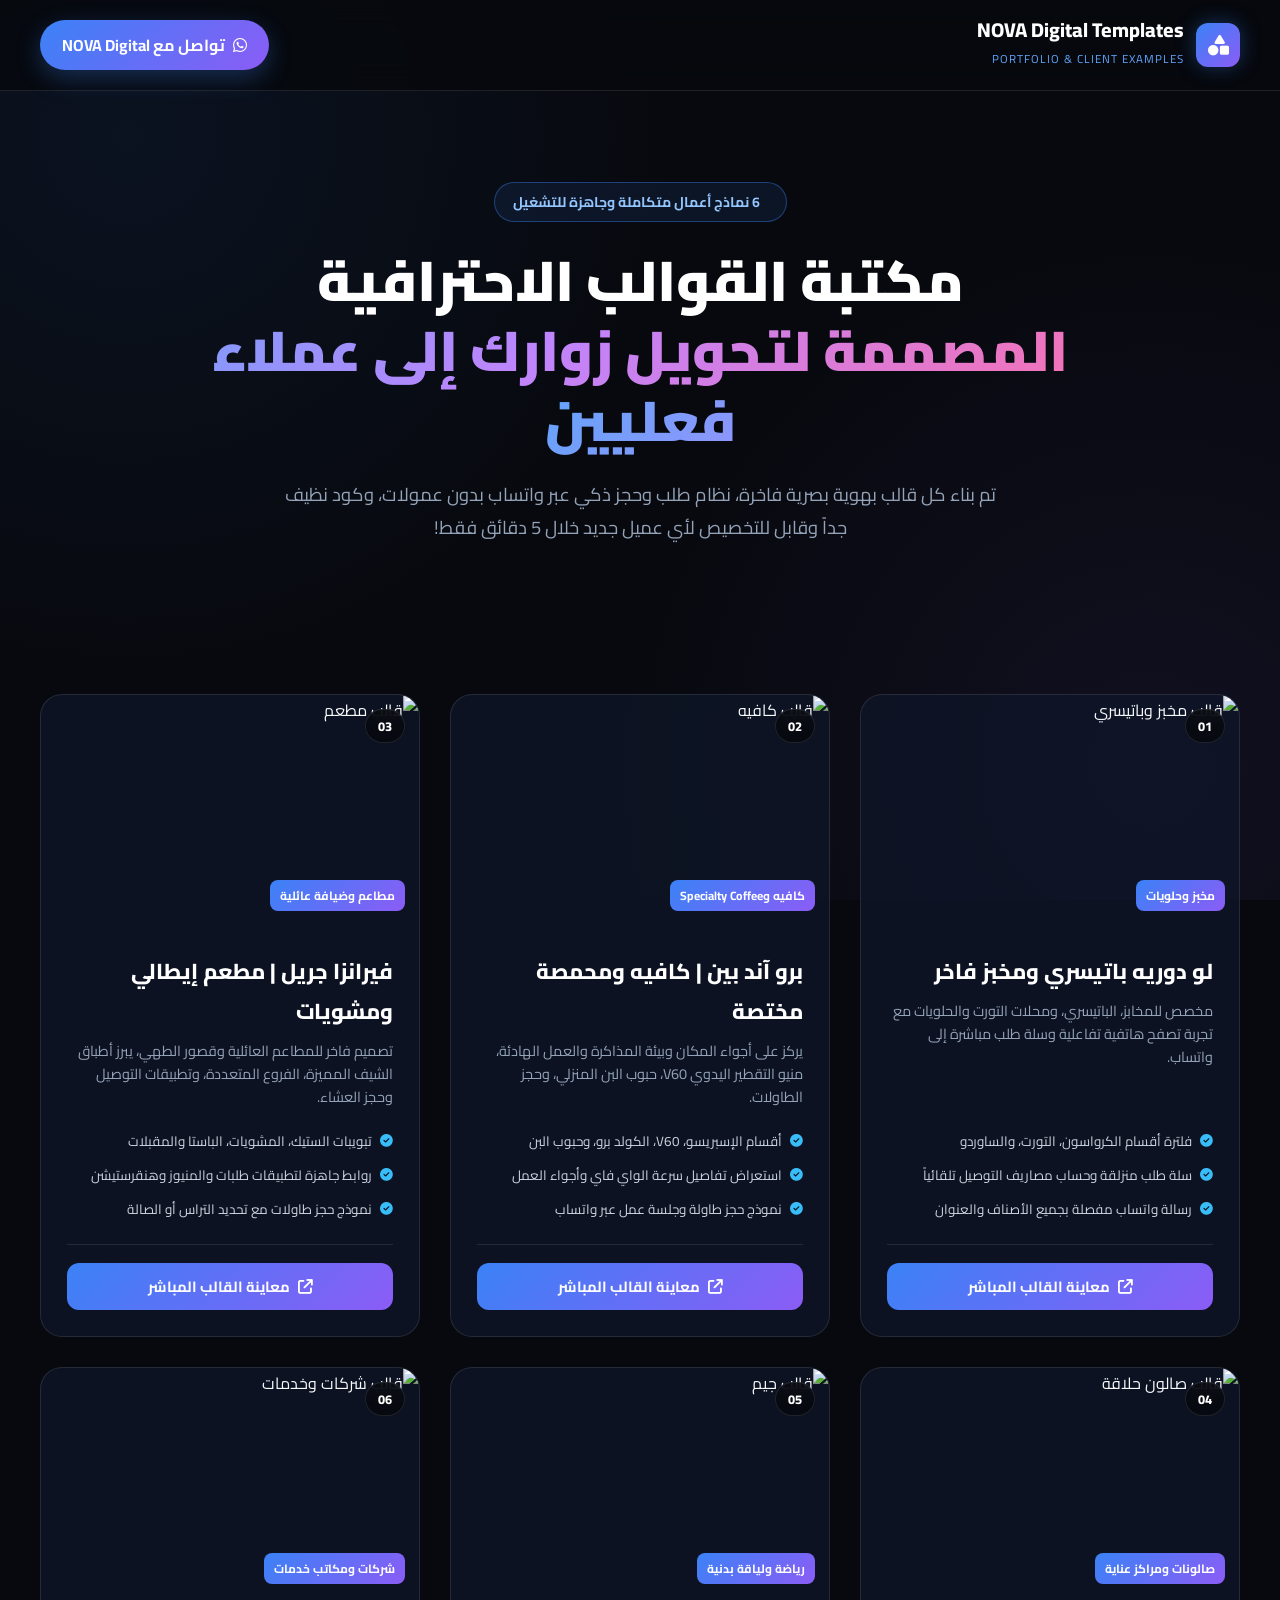
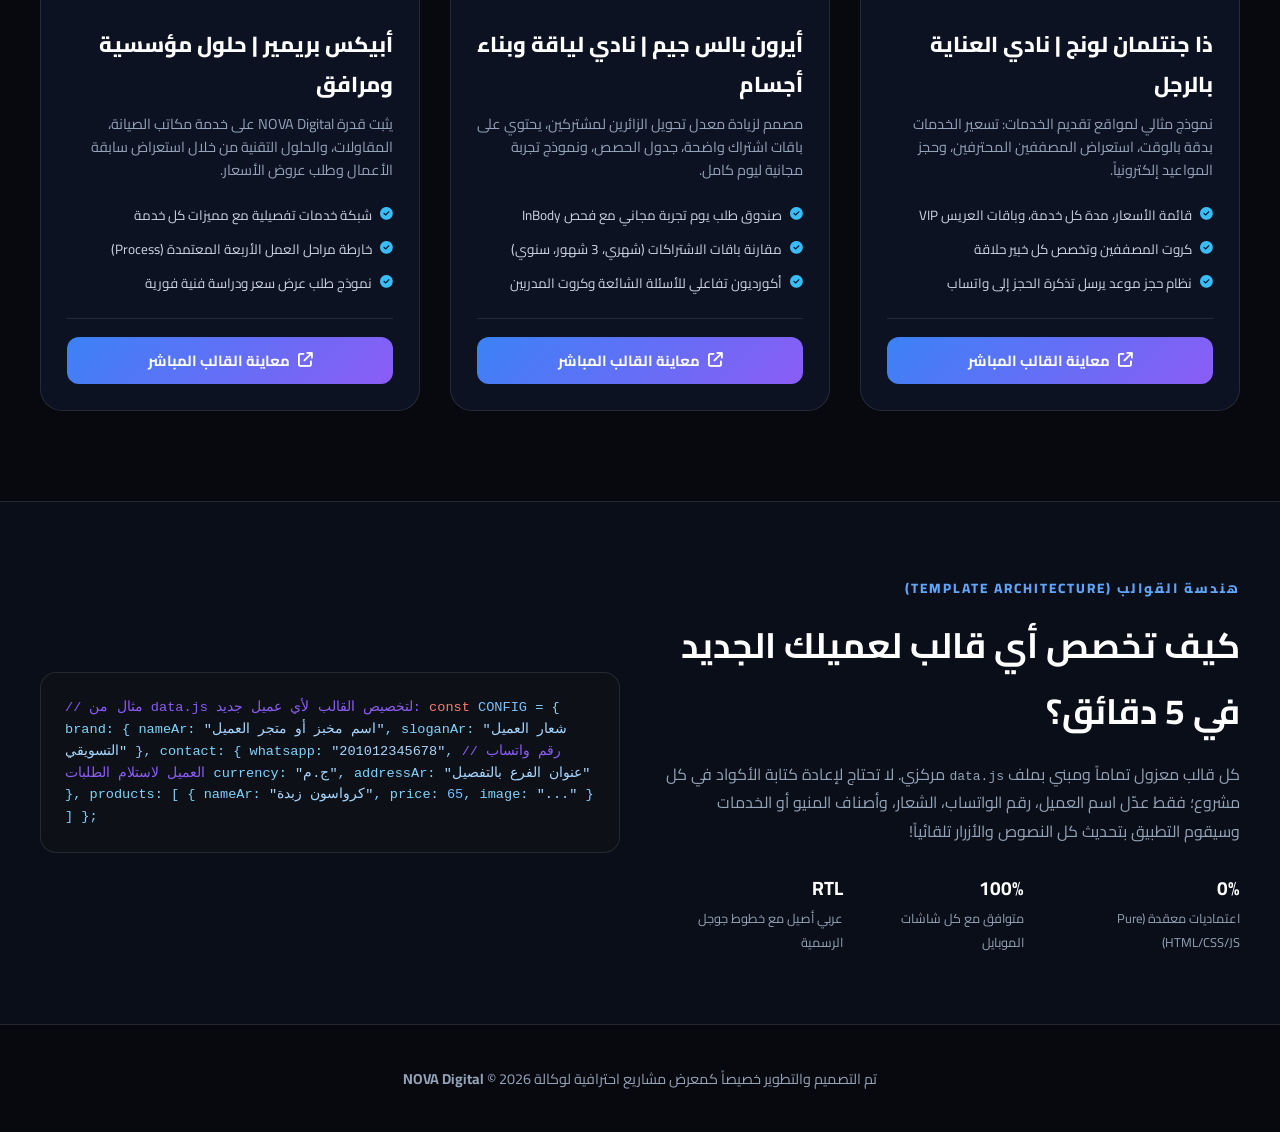
==== index.html @ 78a011ce "feat: complete suite of 6 client website templates with master showcase hub" ====
<!DOCTYPE html>
<html lang="ar" dir="rtl">
<head>
  <meta charset="UTF-8">
  <meta name="viewport" content="width=device-width, initial-scale=1.0">
  <title>NOVA Digital — منصة قوالب ونماذج المواقع الاحترافية</title>
  <meta name="description" content="مجموعة من 6 نماذج مواقع ويب جاهزة وعالية الأداء ومبنية بنظام قوالب سهل التخصيص لأشهر القطاعات التجارية.">
  
  <link rel="icon" href="data:image/svg+xml,<svg xmlns=%22http://www.w3.org/2000/svg%22 viewBox=%220%22%200%22%20100%22%20100%22><text y=%22.9em%22 font-size=%2290%22>✨</text></svg>">
  <link rel="preconnect" href="https://fonts.googleapis.com">
  <link rel="preconnect" href="https://fonts.gstatic.com" crossorigin>
  <link href="https://fonts.googleapis.com/css2?family=Cairo:wght@400;600;700;800;900&family=Plus+Jakarta+Sans:wght@600;800&display=swap" rel="stylesheet">
  <link rel="stylesheet" href="https://cdnjs.cloudflare.com/ajax/libs/font-awesome/6.5.1/css/all.min.css">
  
  <style>
    :root {
      --font-arabic: 'Cairo', system-ui, sans-serif;
      --bg-dark: #07090e;
      --bg-card: rgba(15, 23, 42, 0.7);
      --bg-card-hover: rgba(30, 41, 59, 0.9);
      --primary: #3b82f6;
      --primary-gradient: linear-gradient(135deg, #3b82f6, #8b5cf6);
      --accent-gold: #f59e0b;
      --text-main: #f8fafc;
      --text-muted: #94a3b8;
      --border-subtle: rgba(255, 255, 255, 0.1);
      --border-glow: rgba(59, 130, 246, 0.4);
      --radius-lg: 22px;
      --transition: all 0.3s cubic-bezier(0.16, 1, 0.3, 1);
    }
    
    * { margin: 0; padding: 0; box-sizing: border-box; }
    html { scroll-behavior: smooth; font-family: var(--font-arabic); background-color: var(--bg-dark); color: var(--text-main); direction: rtl; }
    body {
      background-image: 
        radial-gradient(circle at 10% 15%, rgba(59, 130, 246, 0.08) 0%, transparent 40%),
        radial-gradient(circle at 90% 85%, rgba(139, 92, 246, 0.08) 0%, transparent 40%);
      background-attachment: fixed;
    }
    .container { max-width: 1240px; margin: 0 auto; padding: 0 20px; }
    
    /* Header */
    .master-header {
      position: sticky; top: 0; z-index: 100;
      background: rgba(7, 9, 14, 0.85); backdrop-filter: blur(14px);
      border-bottom: 1px solid var(--border-subtle); padding: 18px 0;
    }
    .nav-inner { display: flex; justify-content: space-between; align-items: center; }
    .nova-brand { display: flex; align-items: center; gap: 12px; text-decoration: none; }
    .nova-logo {
      width: 44px; height: 44px; border-radius: 12px;
      background: var(--primary-gradient); color: #fff;
      display: flex; align-items: center; justify-content: center; font-size: 1.3rem;
      box-shadow: 0 0 20px rgba(59, 130, 246, 0.35);
    }
    .nova-title h1 { font-size: 1.25rem; color: #fff; font-weight: 800; line-height: 1.2; }
    .nova-title span { font-size: 0.72rem; color: #60a5fa; letter-spacing: 1px; }

    .btn-main {
      display: inline-flex; align-items: center; gap: 8px;
      background: var(--primary-gradient); color: #fff; font-weight: 700;
      padding: 10px 22px; border-radius: 999px; text-decoration: none;
      box-shadow: 0 8px 25px rgba(59, 130, 246, 0.3); transition: var(--transition);
    }
    .btn-main:hover { transform: translateY(-2px); box-shadow: 0 12px 30px rgba(139, 92, 246, 0.4); }

    /* Hero */
    .master-hero { padding: 90px 0 60px; text-align: center; }
    .hero-pill {
      display: inline-flex; align-items: center; gap: 8px;
      background: rgba(59, 130, 246, 0.1); border: 1px solid var(--border-glow);
      color: #93c5fd; padding: 6px 18px; border-radius: 999px; font-size: 0.88rem; font-weight: 700; margin-bottom: 24px;
    }
    .master-hero h2 {
      font-size: 3.5rem; font-weight: 900; line-height: 1.25; color: #fff; margin-bottom: 22px;
      max-width: 900px; margin-left: auto; margin-right: auto;
    }
    .master-hero h2 span {
      background: linear-gradient(135deg, #60a5fa, #c084fc, #f472b6);
      -webkit-background-clip: text; -webkit-text-fill-color: transparent;
    }
    .master-hero p {
      font-size: 1.15rem; color: var(--text-muted); line-height: 1.8;
      max-width: 720px; margin: 0 auto 40px;
    }

    /* Template Cards Grid */
    .templates-sec { padding: 50px 0 90px; }
    .templates-grid { display: grid; grid-template-columns: repeat(3, 1fr); gap: 30px; }

    .template-card {
      background: var(--bg-card); border: 1px solid var(--border-subtle);
      border-radius: var(--radius-lg); overflow: hidden; display: flex; flex-direction: column;
      transition: var(--transition); position: relative;
    }
    .template-card:hover {
      transform: translateY(-8px); border-color: var(--border-glow);
      box-shadow: 0 20px 40px rgba(0, 0, 0, 0.6); background: var(--bg-card-hover);
    }

    .card-thumb { height: 230px; position: relative; overflow: hidden; }
    .card-thumb img { width: 100%; height: 100%; object-fit: cover; transition: transform 0.6s ease; }
    .template-card:hover .card-thumb img { transform: scale(1.08); }

    .template-number {
      position: absolute; top: 14px; right: 14px;
      background: rgba(7, 9, 14, 0.85); backdrop-filter: blur(8px);
      border: 1px solid var(--border-subtle); color: #fff; font-size: 0.8rem;
      font-weight: 800; padding: 4px 12px; border-radius: 999px;
    }

    .industry-badge {
      position: absolute; bottom: 14px; right: 14px;
      background: var(--primary-gradient); color: #fff; font-size: 0.75rem;
      font-weight: 700; padding: 4px 10px; border-radius: 8px;
    }

    .card-body { padding: 26px; display: flex; flex-direction: column; flex-grow: 1; }
    .card-body h3 { font-size: 1.35rem; color: #fff; font-weight: 800; margin-bottom: 8px; }
    .card-body p { font-size: 0.9rem; color: var(--text-muted); line-height: 1.6; margin-bottom: 20px; flex-grow: 1; }

    .features-list { list-style: none; margin-bottom: 22px; display: flex; flex-direction: column; gap: 8px; }
    .features-list li { font-size: 0.84rem; color: #cbd5e1; display: flex; align-items: center; gap: 8px; }
    .features-list i { color: #38bdf8; font-size: 0.8rem; }

    .card-actions {
      display: flex; gap: 10px; border-top: 1px solid var(--border-subtle);
      padding-top: 18px; margin-top: auto;
    }
    .btn-view-live {
      flex: 1; display: inline-flex; align-items: center; justify-content: center; gap: 8px;
      background: var(--primary-gradient); color: #fff; font-weight: 700; font-size: 0.92rem;
      padding: 10px 16px; border-radius: 12px; text-decoration: none; transition: var(--transition);
    }
    .btn-view-live:hover { opacity: 0.9; transform: translateY(-2px); }

    /* Template Architecture Section */
    .arch-sec {
      padding: 70px 0; background: rgba(15, 23, 42, 0.4);
      border-top: 1px solid var(--border-subtle); border-bottom: 1px solid var(--border-subtle);
    }
    .arch-grid { display: grid; grid-template-columns: 1fr 1fr; gap: 40px; align-items: center; }
    .code-box {
      background: #0d1117; border: 1px solid var(--border-subtle);
      border-radius: 16px; padding: 24px; font-family: monospace; font-size: 0.85rem;
      color: #7dd3fc; line-height: 1.6; direction: ltr; text-align: left;
    }

    /* Footer */
    .master-footer { padding: 40px 0; text-align: center; color: var(--text-muted); font-size: 0.9rem; }
    .master-footer a { color: #60a5fa; text-decoration: none; }

    @media (max-width: 1024px) {
      .templates-grid { grid-template-columns: repeat(2, 1fr); }
      .arch-grid { grid-template-columns: 1fr; }
    }
    @media (max-width: 768px) {
      .master-hero h2 { font-size: 2.4rem; }
      .templates-grid { grid-template-columns: 1fr; }
    }
  </style>
</head>
<body>

  <!-- هيدر منصة العرض -->
  <header class="master-header">
    <div class="container nav-inner">
      <a href="index.html" class="nova-brand">
        <div class="nova-logo"><i class="fa-solid fa-shapes"></i></div>
        <div class="nova-title">
          <h1>NOVA Digital Templates</h1>
          <span>PORTFOLIO & CLIENT EXAMPLES</span>
        </div>
      </a>

      <div style="display: flex; gap: 12px; align-items: center;">
        <a href="https://wa.me/201146945584?text=مرحباً%20أود%20الاستفسار%20عن%20بناء%20موقع%20من%20قوالب%20NOVA%20Digital" target="_blank" class="btn-main">
          <i class="fa-brands fa-whatsapp"></i> تواصل مع NOVA Digital
        </a>
      </div>
    </div>
  </header>

  <!-- هيرو المنصة -->
  <section class="master-hero">
    <div class="container">
      <div class="hero-pill">
        <i class="fa-solid fa-sparkles"></i> 6 نماذج أعمال متكاملة وجاهزة للتشغيل
      </div>
      <h2>
        مكتبة القوالب الاحترافية <br>
        <span>المصممة لتحويل زوارك إلى عملاء فعليين</span>
      </h2>
      <p>
        تم بناء كل قالب بهوية بصرية فاخرة، نظام طلب وحجز ذكي عبر واتساب بدون عمولات، وكود نظيف جداً وقابل للتخصيص لأي عميل جديد خلال 5 دقائق فقط!
      </p>
    </div>
  </section>

  <!-- شبكة الـ 6 قوالب -->
  <section class="templates-sec">
    <div class="container">
      <div class="templates-grid">

        <!-- قالب 1: مخبز وباتيسري -->
        <div class="template-card">
          <div class="card-thumb">
            <img src="https://images.unsplash.com/photo-1555507036-ab1f4038808a?auto=format&fit=crop&w=700&q=80" alt="قالب مخبز وباتيسري">
            <span class="template-number">01</span>
            <span class="industry-badge">مخبز وحلويات</span>
          </div>
          <div class="card-body">
            <h3>لو دوريه باتيسري ومخبز فاخر</h3>
            <p>مخصص للمخابز، الباتيسري، ومحلات التورت والحلويات مع تجربة تصفح هاتفية تفاعلية وسلة طلب مباشرة إلى واتساب.</p>
            <ul class="features-list">
              <li><i class="fa-solid fa-circle-check"></i> فلترة أقسام الكرواسون، التورت، والساوردو</li>
              <li><i class="fa-solid fa-circle-check"></i> سلة طلب منزلقة وحساب مصاريف التوصيل تلقائياً</li>
              <li><i class="fa-solid fa-circle-check"></i> رسالة واتساب مفصلة بجميع الأصناف والعنوان</li>
            </ul>
            <div class="card-actions">
              <a href="01-bakery-patisserie/index.html" class="btn-view-live">
                <i class="fa-solid fa-arrow-up-right-from-square"></i> معاينة القالب المباشر
              </a>
            </div>
          </div>
        </div>

        <!-- قالب 2: كافيه وقهوة مختصة -->
        <div class="template-card">
          <div class="card-thumb">
            <img src="https://images.unsplash.com/photo-1501339847302-ac426a4a7cbb?auto=format&fit=crop&w=700&q=80" alt="قالب كافيه">
            <span class="template-number">02</span>
            <span class="industry-badge">كافيه وSpecialty Coffee</span>
          </div>
          <div class="card-body">
            <h3>برو آند بين | كافيه ومحمصة مختصة</h3>
            <p>يركز على أجواء المكان وبيئة المذاكرة والعمل الهادئة، منيو التقطير اليدوي V60، حبوب البن المنزلي، وحجز الطاولات.</p>
            <ul class="features-list">
              <li><i class="fa-solid fa-circle-check"></i> أقسام الإسبريسو، V60، الكولد برو، وحبوب البن</li>
              <li><i class="fa-solid fa-circle-check"></i> استعراض تفاصيل سرعة الواي فاي وأجواء العمل</li>
              <li><i class="fa-solid fa-circle-check"></i> نموذج حجز طاولة وجلسة عمل عبر واتساب</li>
            </ul>
            <div class="card-actions">
              <a href="02-cafe-specialty-coffee/index.html" class="btn-view-live">
                <i class="fa-solid fa-arrow-up-right-from-square"></i> معاينة القالب المباشر
              </a>
            </div>
          </div>
        </div>

        <!-- قالب 3: مطعم ومشويات -->
        <div class="template-card">
          <div class="card-thumb">
            <img src="https://images.unsplash.com/photo-1544025162-d76694265947?auto=format&fit=crop&w=700&q=80" alt="قالب مطعم">
            <span class="template-number">03</span>
            <span class="industry-badge">مطاعم وضيافة عائلية</span>
          </div>
          <div class="card-body">
            <h3>فيرانزا جريل | مطعم إيطالي ومشويات</h3>
            <p>تصميم فاخر للمطاعم العائلية وقصور الطهي، يبرز أطباق الشيف المميزة، الفروع المتعددة، وتطبيقات التوصيل وحجز العشاء.</p>
            <ul class="features-list">
              <li><i class="fa-solid fa-circle-check"></i> تبويبات الستيك، المشويات، الباستا والمقبلات</li>
              <li><i class="fa-solid fa-circle-check"></i> روابط جاهزة لتطبيقات طلبات والمنيوز وهنقرستيشن</li>
              <li><i class="fa-solid fa-circle-check"></i> نموذج حجز طاولات مع تحديد التراس أو الصالة</li>
            </ul>
            <div class="card-actions">
              <a href="03-restaurant-dining/index.html" class="btn-view-live">
                <i class="fa-solid fa-arrow-up-right-from-square"></i> معاينة القالب المباشر
              </a>
            </div>
          </div>
        </div>

        <!-- قالب 4: صالون حلاقة ورعاية شخصية -->
        <div class="template-card">
          <div class="card-thumb">
            <img src="https://images.unsplash.com/photo-1503951914875-452162b0f3f1?auto=format&fit=crop&w=700&q=80" alt="قالب صالون حلاقة">
            <span class="template-number">04</span>
            <span class="industry-badge">صالونات ومراكز عناية</span>
          </div>
          <div class="card-body">
            <h3>ذا جنتلمان لونج | نادي العناية بالرجل</h3>
            <p>نموذج مثالي لمواقع تقديم الخدمات: تسعير الخدمات بدقة بالوقت، استعراض المصففين المحترفين، وحجز المواعيد إلكترونياً.</p>
            <ul class="features-list">
              <li><i class="fa-solid fa-circle-check"></i> قائمة الأسعار، مدة كل خدمة، وباقات العريس VIP</li>
              <li><i class="fa-solid fa-circle-check"></i> كروت المصففين وتخصص كل خبير حلاقة</li>
              <li><i class="fa-solid fa-circle-check"></i> نظام حجز موعد يرسل تذكرة الحجز إلى واتساب</li>
            </ul>
            <div class="card-actions">
              <a href="04-barbershop-salon/index.html" class="btn-view-live">
                <i class="fa-solid fa-arrow-up-right-from-square"></i> معاينة القالب المباشر
              </a>
            </div>
          </div>
        </div>

        <!-- قالب 5: جيم ونادي لياقة -->
        <div class="template-card">
          <div class="card-thumb">
            <img src="https://images.unsplash.com/photo-1534438327276-14e5300c3a48?auto=format&fit=crop&w=700&q=80" alt="قالب جيم">
            <span class="template-number">05</span>
            <span class="industry-badge">رياضة ولياقة بدنية</span>
          </div>
          <div class="card-body">
            <h3>أيرون بالس جيم | نادي لياقة وبناء أجسام</h3>
            <p>مصمم لزيادة معدل تحويل الزائرين لمشتركين، يحتوي على باقات اشتراك واضحة، جدول الحصص، ونموذج تجربة مجانية ليوم كامل.</p>
            <ul class="features-list">
              <li><i class="fa-solid fa-circle-check"></i> صندوق طلب يوم تجربة مجاني مع فحص InBody</li>
              <li><i class="fa-solid fa-circle-check"></i> مقارنة باقات الاشتراكات (شهري، 3 شهور، سنوي)</li>
              <li><i class="fa-solid fa-circle-check"></i> أكورديون تفاعلي للأسئلة الشائعة وكروت المدربين</li>
            </ul>
            <div class="card-actions">
              <a href="05-fitness-gym/index.html" class="btn-view-live">
                <i class="fa-solid fa-arrow-up-right-from-square"></i> معاينة القالب المباشر
              </a>
            </div>
          </div>
        </div>

        <!-- قالب 6: شركات وخدمات مؤسسية -->
        <div class="template-card">
          <div class="card-thumb">
            <img src="https://images.unsplash.com/photo-1497366216548-37526070297c?auto=format&fit=crop&w=700&q=80" alt="قالب شركات وخدمات">
            <span class="template-number">06</span>
            <span class="industry-badge">شركات ومكاتب خدمات</span>
          </div>
          <div class="card-body">
            <h3>أبيكس بريمير | حلول مؤسسية ومرافق</h3>
            <p>يثبت قدرة NOVA Digital على خدمة مكاتب الصيانة، المقاولات، والحلول التقنية من خلال استعراض سابقة الأعمال وطلب عروض الأسعار.</p>
            <ul class="features-list">
              <li><i class="fa-solid fa-circle-check"></i> شبكة خدمات تفصيلية مع مميزات كل خدمة</li>
              <li><i class="fa-solid fa-circle-check"></i> خارطة مراحل العمل الأربعة المعتمدة (Process)</li>
              <li><i class="fa-solid fa-circle-check"></i> نموذج طلب عرض سعر ودراسة فنية فورية</li>
            </ul>
            <div class="card-actions">
              <a href="06-small-business-services/index.html" class="btn-view-live">
                <i class="fa-solid fa-arrow-up-right-from-square"></i> معاينة القالب المباشر
              </a>
            </div>
          </div>
        </div>

      </div>
    </div>
  </section>

  <!-- قسم هيكلية القوالب وسهولة التخصيص للمطورين والوكالة -->
  <section class="arch-sec">
    <div class="container arch-grid">
      <div>
        <span style="color: #60a5fa; font-weight: 800; font-size: 0.85rem; letter-spacing: 2px;">هندسة القوالب (TEMPLATE ARCHITECTURE)</span>
        <h2 style="font-size: 2.2rem; color: #fff; margin: 10px 0 16px;">كيف تخصص أي قالب لعميلك الجديد في 5 دقائق؟</h2>
        <p style="color: var(--text-muted); line-height: 1.8; margin-bottom: 24px;">
          كل قالب معزول تماماً ومبني بملف <code>data.js</code> مركزي. لا تحتاج لإعادة كتابة الأكواد في كل مشروع؛ فقط عدّل اسم العميل، رقم الواتساب، الشعار، وأصناف المنيو أو الخدمات وسيقوم التطبيق بتحديث كل النصوص والأزرار تلقائياً!
        </p>
        <div style="display: flex; gap: 20px;">
          <div><strong style="color: #fff; font-size: 1.2rem;">0%</strong><p style="color: var(--text-muted); font-size: 0.8rem;">اعتماديات معقدة (Pure HTML/CSS/JS)</p></div>
          <div><strong style="color: #fff; font-size: 1.2rem;">100%</strong><p style="color: var(--text-muted); font-size: 0.8rem;">متوافق مع كل شاشات الموبايل</p></div>
          <div><strong style="color: #fff; font-size: 1.2rem;">RTL</strong><p style="color: var(--text-muted); font-size: 0.8rem;">عربي أصيل مع خطوط جوجل الرسمية</p></div>
        </div>
      </div>

      <div class="code-box">
<span style="color: #8b5cf6;">// مثال من data.js لتخصيص القالب لأي عميل جديد:</span>
<span style="color: #ff7b72;">const</span> <span style="color: #79c0ff;">CONFIG</span> = {
  brand: {
    nameAr: <span style="color: #a5d6ff;">"اسم مخبز أو متجر العميل"</span>,
    sloganAr: <span style="color: #a5d6ff;">"شعار العميل التسويقي"</span>
  },
  contact: {
    whatsapp: <span style="color: #a5d6ff;">"201012345678"</span>, <span style="color: #8b5cf6;">// رقم واتساب العميل لاستلام الطلبات</span>
    currency: <span style="color: #a5d6ff;">"ج.م"</span>,
    addressAr: <span style="color: #a5d6ff;">"عنوان الفرع بالتفصيل"</span>
  },
  products: [
    { nameAr: <span style="color: #a5d6ff;">"كرواسون زبدة"</span>, price: <span style="color: #79c0ff;">65</span>, image: <span style="color: #a5d6ff;">"..."</span> }
  ]
};
      </div>
    </div>
  </section>

  <!-- فوتر المنصة -->
  <footer class="master-footer">
    <div class="container">
      <p>تم التصميم والتطوير خصيصاً كمعرض مشاريع احترافية لوكالة <strong>NOVA Digital</strong> &copy; 2026</p>
    </div>
  </footer>

</body>
</html>
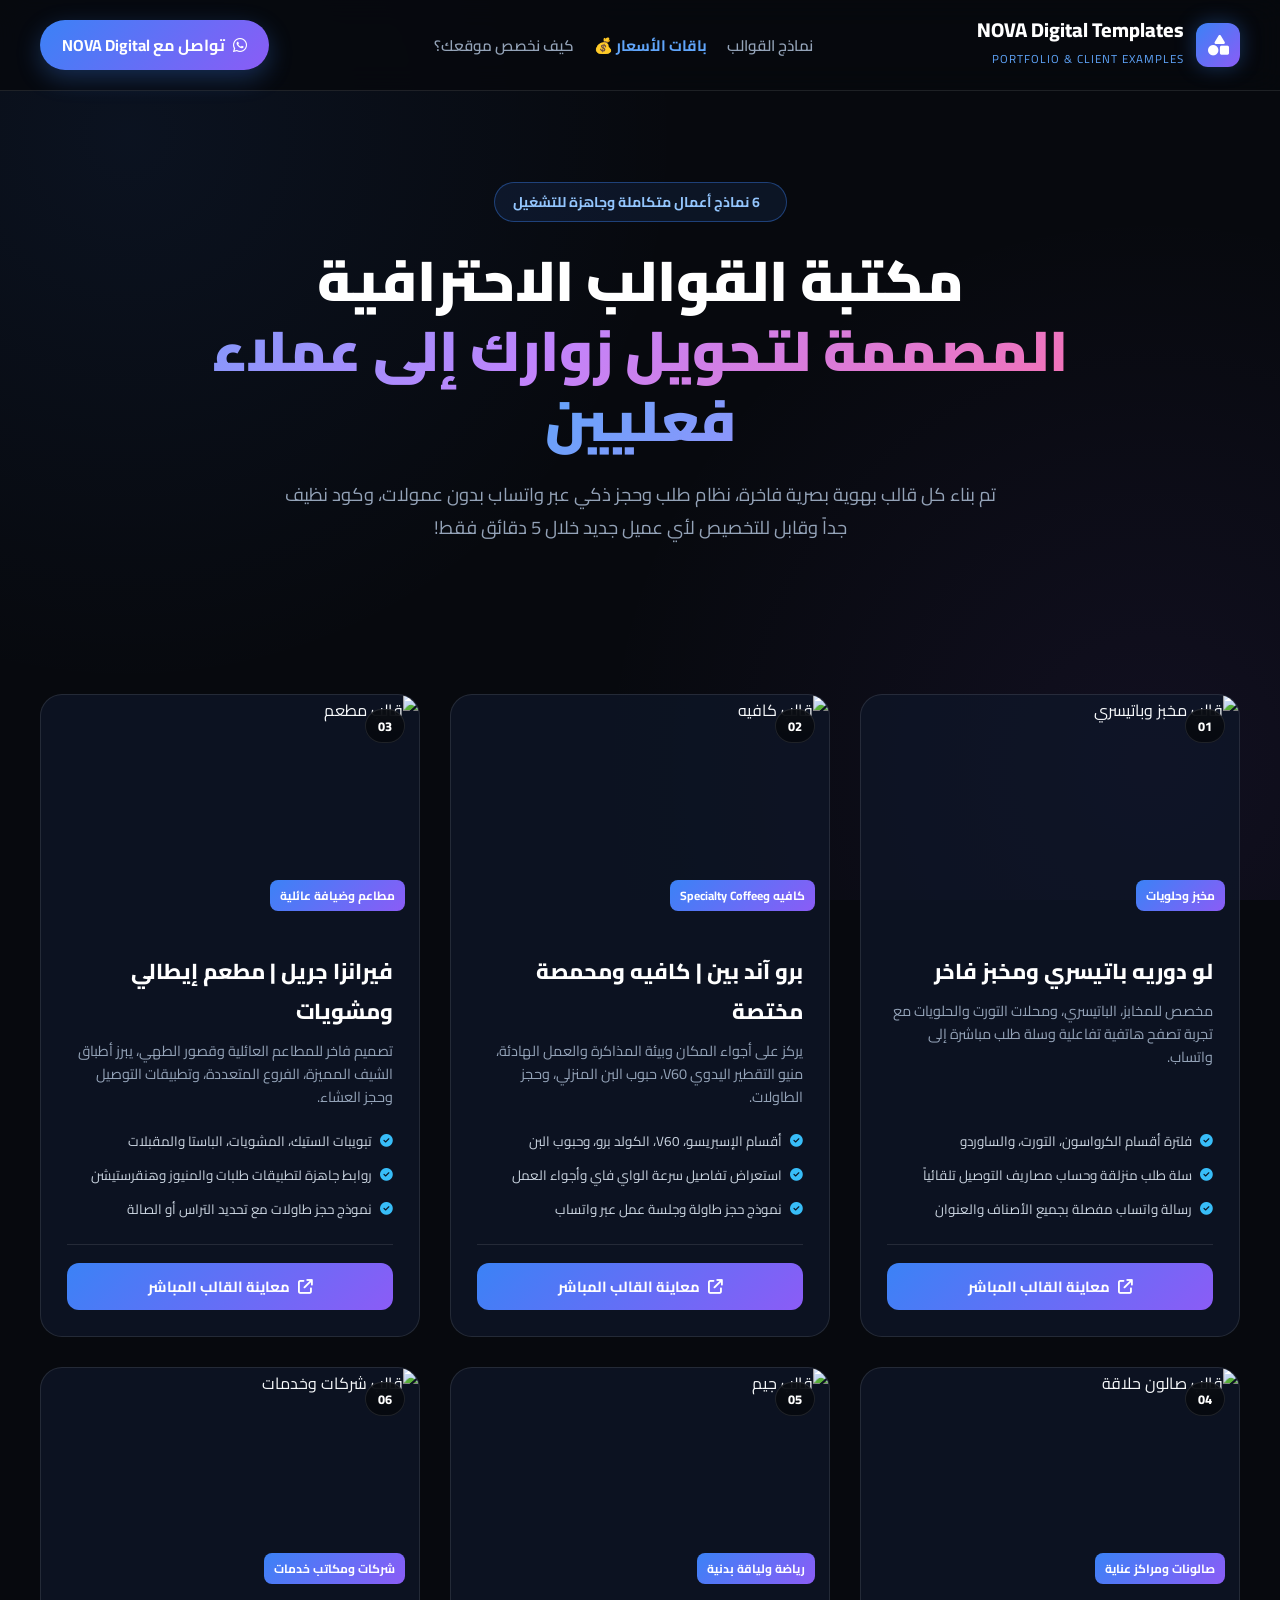
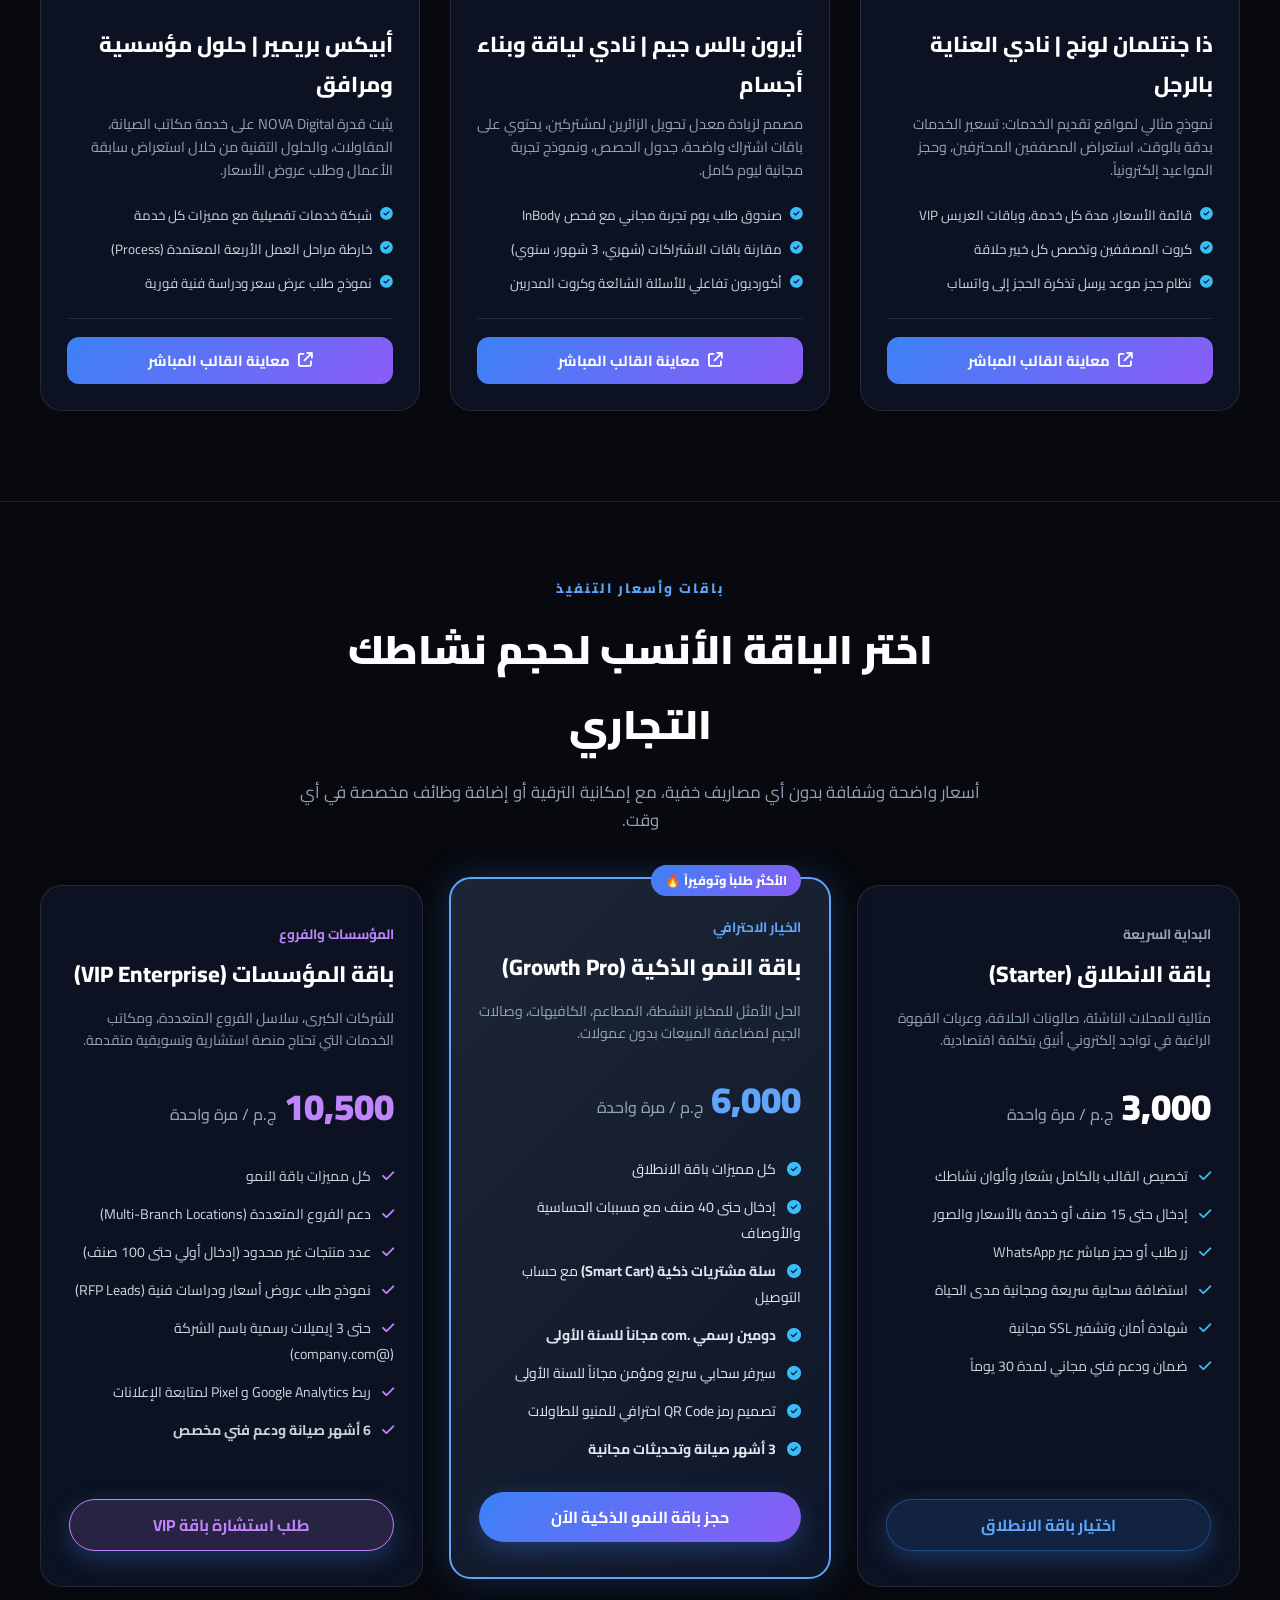
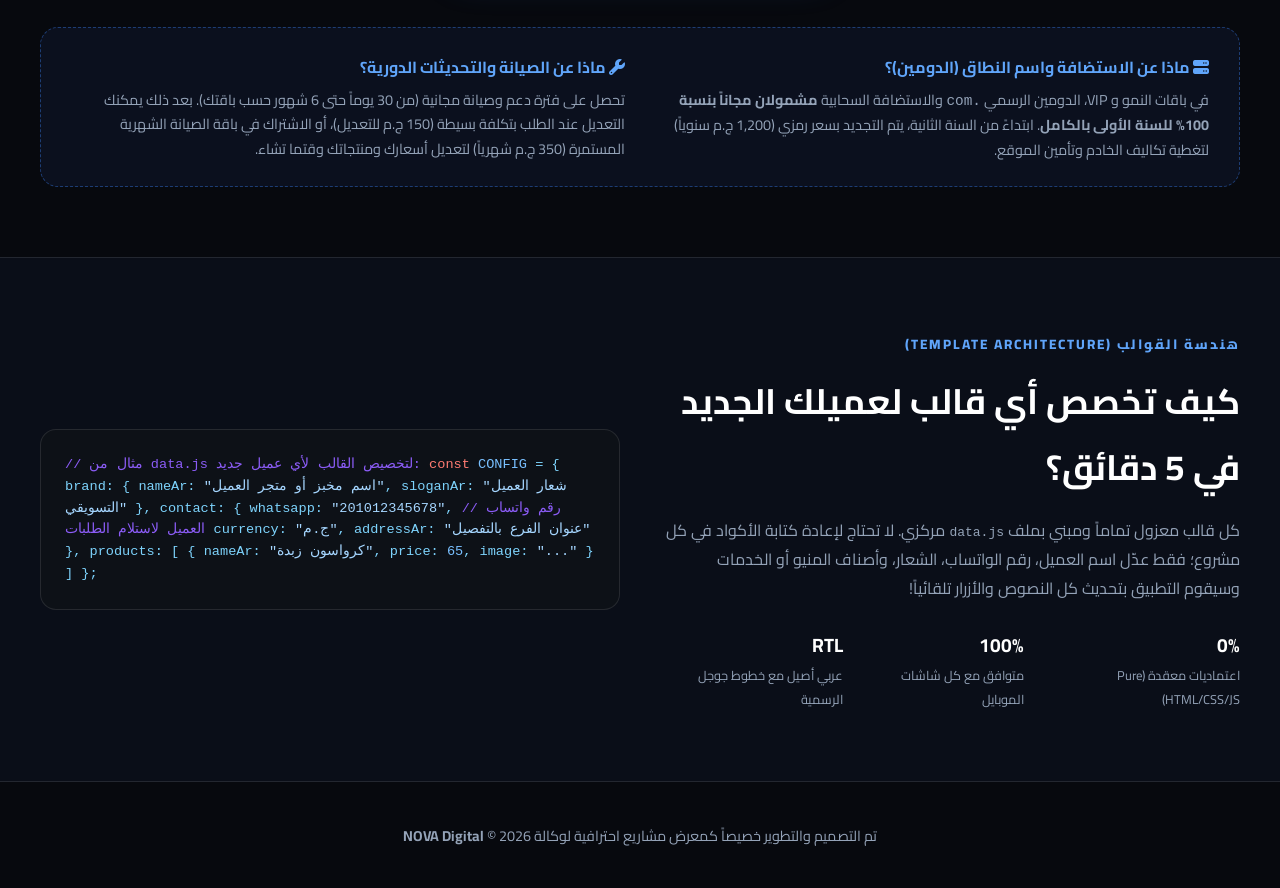
==== commit 21afbabb: "feat: add 3 pricing packages, sales guide and link official WhatsApp across all templates" ====
--- a/index.html
+++ b/index.html
@@ -153,6 +153,10 @@
     @media (max-width: 1024px) {
       .templates-grid { grid-template-columns: repeat(2, 1fr); }
       .arch-grid { grid-template-columns: 1fr; }
+      .packages-grid { grid-template-columns: 1fr !important; }
+    }
+    @media (max-width: 820px) {
+      .hide-mobile { display: none !important; }
     }
     @media (max-width: 768px) {
       .master-hero h2 { font-size: 2.4rem; }
@@ -172,6 +176,12 @@
           <span>PORTFOLIO & CLIENT EXAMPLES</span>
         </div>
       </a>
+
+      <nav style="display: flex; gap: 20px; align-items: center;" class="hide-mobile">
+        <a href="#templates" style="color: var(--text-muted); text-decoration: none; font-size: 0.95rem; font-weight: 600;">نماذج القوالب</a>
+        <a href="#pricing" style="color: #60a5fa; text-decoration: none; font-size: 0.95rem; font-weight: 700;">باقات الأسعار 💰</a>
+        <a href="#architecture" style="color: var(--text-muted); text-decoration: none; font-size: 0.95rem; font-weight: 600;">كيف نخصص موقعك؟</a>
+      </nav>
 
       <div style="display: flex; gap: 12px; align-items: center;">
         <a href="https://wa.me/201146945584?text=مرحباً%20أود%20الاستفسار%20عن%20بناء%20موقع%20من%20قوالب%20NOVA%20Digital" target="_blank" class="btn-main">
@@ -198,7 +208,7 @@
   </section>
 
   <!-- شبكة الـ 6 قوالب -->
-  <section class="templates-sec">
+  <section class="templates-sec" id="templates">
     <div class="container">
       <div class="templates-grid">
 
@@ -344,8 +354,119 @@
     </div>
   </section>
 
+  <!-- قسم باقات وأسعار المواقع (Pricing Packages) -->
+  <section class="pricing-sec-hub" id="pricing" style="padding: 70px 0; border-top: 1px solid var(--border-subtle);">
+    <div class="container">
+      <div style="text-align: center; max-width: 700px; margin: 0 auto 50px;">
+        <span style="color: #60a5fa; font-weight: 800; font-size: 0.85rem; letter-spacing: 2px;">باقات وأسعار التنفيذ</span>
+        <h2 style="font-size: 2.5rem; color: #fff; margin: 10px 0 16px; font-weight: 900;">اختر الباقة الأنسب لحجم نشاطك التجاري</h2>
+        <p style="color: var(--text-muted); font-size: 1.05rem; line-height: 1.7;">
+          أسعار واضحة وشفافة بدون أي مصاريف خفية، مع إمكانية الترقية أو إضافة وظائف مخصصة في أي وقت.
+        </p>
+      </div>
+
+      <div style="display: grid; grid-template-columns: repeat(3, 1fr); gap: 26px; margin-bottom: 40px;" class="packages-grid">
+
+        <!-- باقة 1: الانطلاق -->
+        <div style="background: var(--bg-card); border: 1px solid var(--border-subtle); border-radius: var(--radius-lg); padding: 35px 28px; display: flex; flex-direction: column;">
+          <span style="color: #94a3b8; font-size: 0.85rem; font-weight: 700; text-transform: uppercase;">البداية السريعة</span>
+          <h3 style="font-size: 1.4rem; color: #fff; margin: 6px 0 12px; font-weight: 800;">باقة الانطلاق (Starter)</h3>
+          <p style="font-size: 0.88rem; color: var(--text-muted); line-height: 1.6; margin-bottom: 20px;">
+            مثالية للمحلات الناشئة، صالونات الحلاقة، وعربات القهوة الراغبة في تواجد إلكتروني أنيق بتكلفة اقتصادية.
+          </p>
+          <div style="font-size: 2.3rem; font-weight: 900; color: #fff; margin-bottom: 22px;">
+            3,000 <span style="font-size: 1rem; color: var(--text-muted); font-weight: 500;">ج.م / مرة واحدة</span>
+          </div>
+          <ul style="list-style: none; display: flex; flex-direction: column; gap: 12px; margin-bottom: 30px; font-size: 0.88rem; color: #cbd5e1; flex-grow: 1;">
+            <li><i class="fa-solid fa-check" style="color: #38bdf8; margin-left: 8px;"></i> تخصيص القالب بالكامل بشعار وألوان نشاطك</li>
+            <li><i class="fa-solid fa-check" style="color: #38bdf8; margin-left: 8px;"></i> إدخال حتى 15 صنف أو خدمة بالأسعار والصور</li>
+            <li><i class="fa-solid fa-check" style="color: #38bdf8; margin-left: 8px;"></i> زر طلب أو حجز مباشر عبر WhatsApp</li>
+            <li><i class="fa-solid fa-check" style="color: #38bdf8; margin-left: 8px;"></i> استضافة سحابية سريعة ومجانية مدى الحياة</li>
+            <li><i class="fa-solid fa-check" style="color: #38bdf8; margin-left: 8px;"></i> شهادة أمان وتشفير SSL مجانية</li>
+            <li><i class="fa-solid fa-check" style="color: #38bdf8; margin-left: 8px;"></i> ضمان ودعم فني مجاني لمدة 30 يوماً</li>
+          </ul>
+          <a href="https://wa.me/201146945584?text=مرحباً%20أود%20طلب%20باقة%20الانطلاق%20(3000%20ج.م)" target="_blank" class="btn-main" style="width: 100%; justify-content: center; background: rgba(59,130,246,0.15); border: 1px solid var(--border-glow); color: #60a5fa;">
+            اختيار باقة الانطلاق
+          </a>
+        </div>
+
+        <!-- باقة 2: النمو الذكية (الأكثر طلباً) -->
+        <div style="background: linear-gradient(135deg, rgba(30, 41, 59, 0.9), rgba(15, 23, 42, 0.95)); border: 2px solid #60a5fa; border-radius: var(--radius-lg); padding: 35px 28px; display: flex; flex-direction: column; position: relative; box-shadow: 0 0 35px rgba(59, 130, 246, 0.25); transform: translateY(-8px);">
+          <div style="position: absolute; top: -14px; right: 28px; background: var(--primary-gradient); color: #fff; font-size: 0.78rem; font-weight: 800; padding: 4px 14px; border-radius: 999px;">
+            الأكثر طلباً وتوفيراً 🔥
+          </div>
+          <span style="color: #60a5fa; font-size: 0.85rem; font-weight: 700; text-transform: uppercase;">الخيار الاحترافي</span>
+          <h3 style="font-size: 1.4rem; color: #fff; margin: 6px 0 12px; font-weight: 800;">باقة النمو الذكية (Growth Pro)</h3>
+          <p style="font-size: 0.88rem; color: var(--text-muted); line-height: 1.6; margin-bottom: 20px;">
+            الحل الأمثل للمخابز النشطة، المطاعم، الكافيهات، وصالات الجيم لمضاعفة المبيعات بدون عمولات.
+          </p>
+          <div style="font-size: 2.3rem; font-weight: 900; color: #60a5fa; margin-bottom: 22px;">
+            6,000 <span style="font-size: 1rem; color: var(--text-muted); font-weight: 500;">ج.م / مرة واحدة</span>
+          </div>
+          <ul style="list-style: none; display: flex; flex-direction: column; gap: 12px; margin-bottom: 30px; font-size: 0.88rem; color: #e2e8f0; flex-grow: 1;">
+            <li><i class="fa-solid fa-circle-check" style="color: #38bdf8; margin-left: 8px;"></i> كل مميزات باقة الانطلاق</li>
+            <li><i class="fa-solid fa-circle-check" style="color: #38bdf8; margin-left: 8px;"></i> إدخال حتى 40 صنف مع مسببات الحساسية والأوصاف</li>
+            <li><i class="fa-solid fa-circle-check" style="color: #38bdf8; margin-left: 8px;"></i> <strong>سلة مشتريات ذكية (Smart Cart)</strong> مع حساب التوصيل</li>
+            <li><i class="fa-solid fa-circle-check" style="color: #38bdf8; margin-left: 8px;"></i> <strong>دومين رسمي .com مجاناً للسنة الأولى</strong></li>
+            <li><i class="fa-solid fa-circle-check" style="color: #38bdf8; margin-left: 8px;"></i> سيرفر سحابي سريع ومؤمن مجاناً للسنة الأولى</li>
+            <li><i class="fa-solid fa-circle-check" style="color: #38bdf8; margin-left: 8px;"></i> تصميم رمز QR Code احترافي للمنيو للطاولات</li>
+            <li><i class="fa-solid fa-circle-check" style="color: #38bdf8; margin-left: 8px;"></i> <strong>3 أشهر صيانة وتحديثات مجانية</strong></li>
+          </ul>
+          <a href="https://wa.me/201146945584?text=مرحباً%20أود%20طلب%20باقة%20النمو%20الذكية%20(6000%20ج.م)" target="_blank" class="btn-main" style="width: 100%; justify-content: center;">
+            حجز باقة النمو الذكية الآن
+          </a>
+        </div>
+
+        <!-- باقة 3: كبار الشخصيات والشركات -->
+        <div style="background: var(--bg-card); border: 1px solid var(--border-subtle); border-radius: var(--radius-lg); padding: 35px 28px; display: flex; flex-direction: column;">
+          <span style="color: #c084fc; font-size: 0.85rem; font-weight: 700; text-transform: uppercase;">المؤسسات والفروع</span>
+          <h3 style="font-size: 1.4rem; color: #fff; margin: 6px 0 12px; font-weight: 800;">باقة المؤسسات (VIP Enterprise)</h3>
+          <p style="font-size: 0.88rem; color: var(--text-muted); line-height: 1.6; margin-bottom: 20px;">
+            للشركات الكبرى، سلاسل الفروع المتعددة، ومكاتب الخدمات التي تحتاج منصة استشارية وتسويقية متقدمة.
+          </p>
+          <div style="font-size: 2.3rem; font-weight: 900; color: #c084fc; margin-bottom: 22px;">
+            10,500 <span style="font-size: 1rem; color: var(--text-muted); font-weight: 500;">ج.م / مرة واحدة</span>
+          </div>
+          <ul style="list-style: none; display: flex; flex-direction: column; gap: 12px; margin-bottom: 30px; font-size: 0.88rem; color: #cbd5e1; flex-grow: 1;">
+            <li><i class="fa-solid fa-check" style="color: #c084fc; margin-left: 8px;"></i> كل مميزات باقة النمو</li>
+            <li><i class="fa-solid fa-check" style="color: #c084fc; margin-left: 8px;"></i> دعم الفروع المتعددة (Multi-Branch Locations)</li>
+            <li><i class="fa-solid fa-check" style="color: #c084fc; margin-left: 8px;"></i> عدد منتجات غير محدود (إدخال أولي حتى 100 صنف)</li>
+            <li><i class="fa-solid fa-check" style="color: #c084fc; margin-left: 8px;"></i> نموذج طلب عروض أسعار ودراسات فنية (RFP Leads)</li>
+            <li><i class="fa-solid fa-check" style="color: #c084fc; margin-left: 8px;"></i> حتى 3 إيميلات رسمية باسم الشركة (@company.com)</li>
+            <li><i class="fa-solid fa-check" style="color: #c084fc; margin-left: 8px;"></i> ربط Google Analytics و Pixel لمتابعة الإعلانات</li>
+            <li><i class="fa-solid fa-check" style="color: #c084fc; margin-left: 8px;"></i> <strong>6 أشهر صيانة ودعم فني مخصص</strong></li>
+          </ul>
+          <a href="https://wa.me/201146945584?text=مرحباً%20أود%20طلب%20باقة%20المؤسسات%20VIP%20(10500%20ج.م)" target="_blank" class="btn-main" style="width: 100%; justify-content: center; background: rgba(192,132,252,0.15); border: 1px solid #c084fc; color: #c084fc;">
+            طلب استشارة باقة VIP
+          </a>
+        </div>
+
+      </div>
+
+      <!-- توضيح شفاف للاستضافة والصيانة -->
+      <div style="background: rgba(15, 23, 42, 0.6); border: 1px dashed var(--border-glow); border-radius: 18px; padding: 24px 30px; display: grid; grid-template-columns: 1fr 1fr; gap: 30px; font-size: 0.9rem;">
+        <div>
+          <strong style="color: #60a5fa; font-size: 1rem; display: block; margin-bottom: 6px;">
+            <i class="fa-solid fa-server"></i> ماذا عن الاستضافة واسم النطاق (الدومين)؟
+          </strong>
+          <p style="color: var(--text-muted); line-height: 1.7;">
+            في باقات النمو و VIP، الدومين الرسمي <code>.com</code> والاستضافة السحابية <strong>مشمولان مجاناً بنسبة 100% للسنة الأولى بالكامل</strong>. ابتداءً من السنة الثانية، يتم التجديد بسعر رمزي (1,200 ج.م سنوياً) لتغطية تكاليف الخادم وتأمين الموقع.
+          </p>
+        </div>
+        <div>
+          <strong style="color: #60a5fa; font-size: 1rem; display: block; margin-bottom: 6px;">
+            <i class="fa-solid fa-wrench"></i> ماذا عن الصيانة والتحديثات الدورية؟
+          </strong>
+          <p style="color: var(--text-muted); line-height: 1.7;">
+            تحصل على فترة دعم وصيانة مجانية (من 30 يوماً حتى 6 شهور حسب باقتك). بعد ذلك يمكنك التعديل عند الطلب بتكلفة بسيطة (150 ج.م للتعديل)، أو الاشتراك في باقة الصيانة الشهرية المستمرة (350 ج.م شهرياً) لتعديل أسعارك ومنتجاتك وقتما تشاء.
+          </p>
+        </div>
+      </div>
+    </div>
+  </section>
+
   <!-- قسم هيكلية القوالب وسهولة التخصيص للمطورين والوكالة -->
-  <section class="arch-sec">
+  <section class="arch-sec" id="architecture">
     <div class="container arch-grid">
       <div>
         <span style="color: #60a5fa; font-weight: 800; font-size: 0.85rem; letter-spacing: 2px;">هندسة القوالب (TEMPLATE ARCHITECTURE)</span>
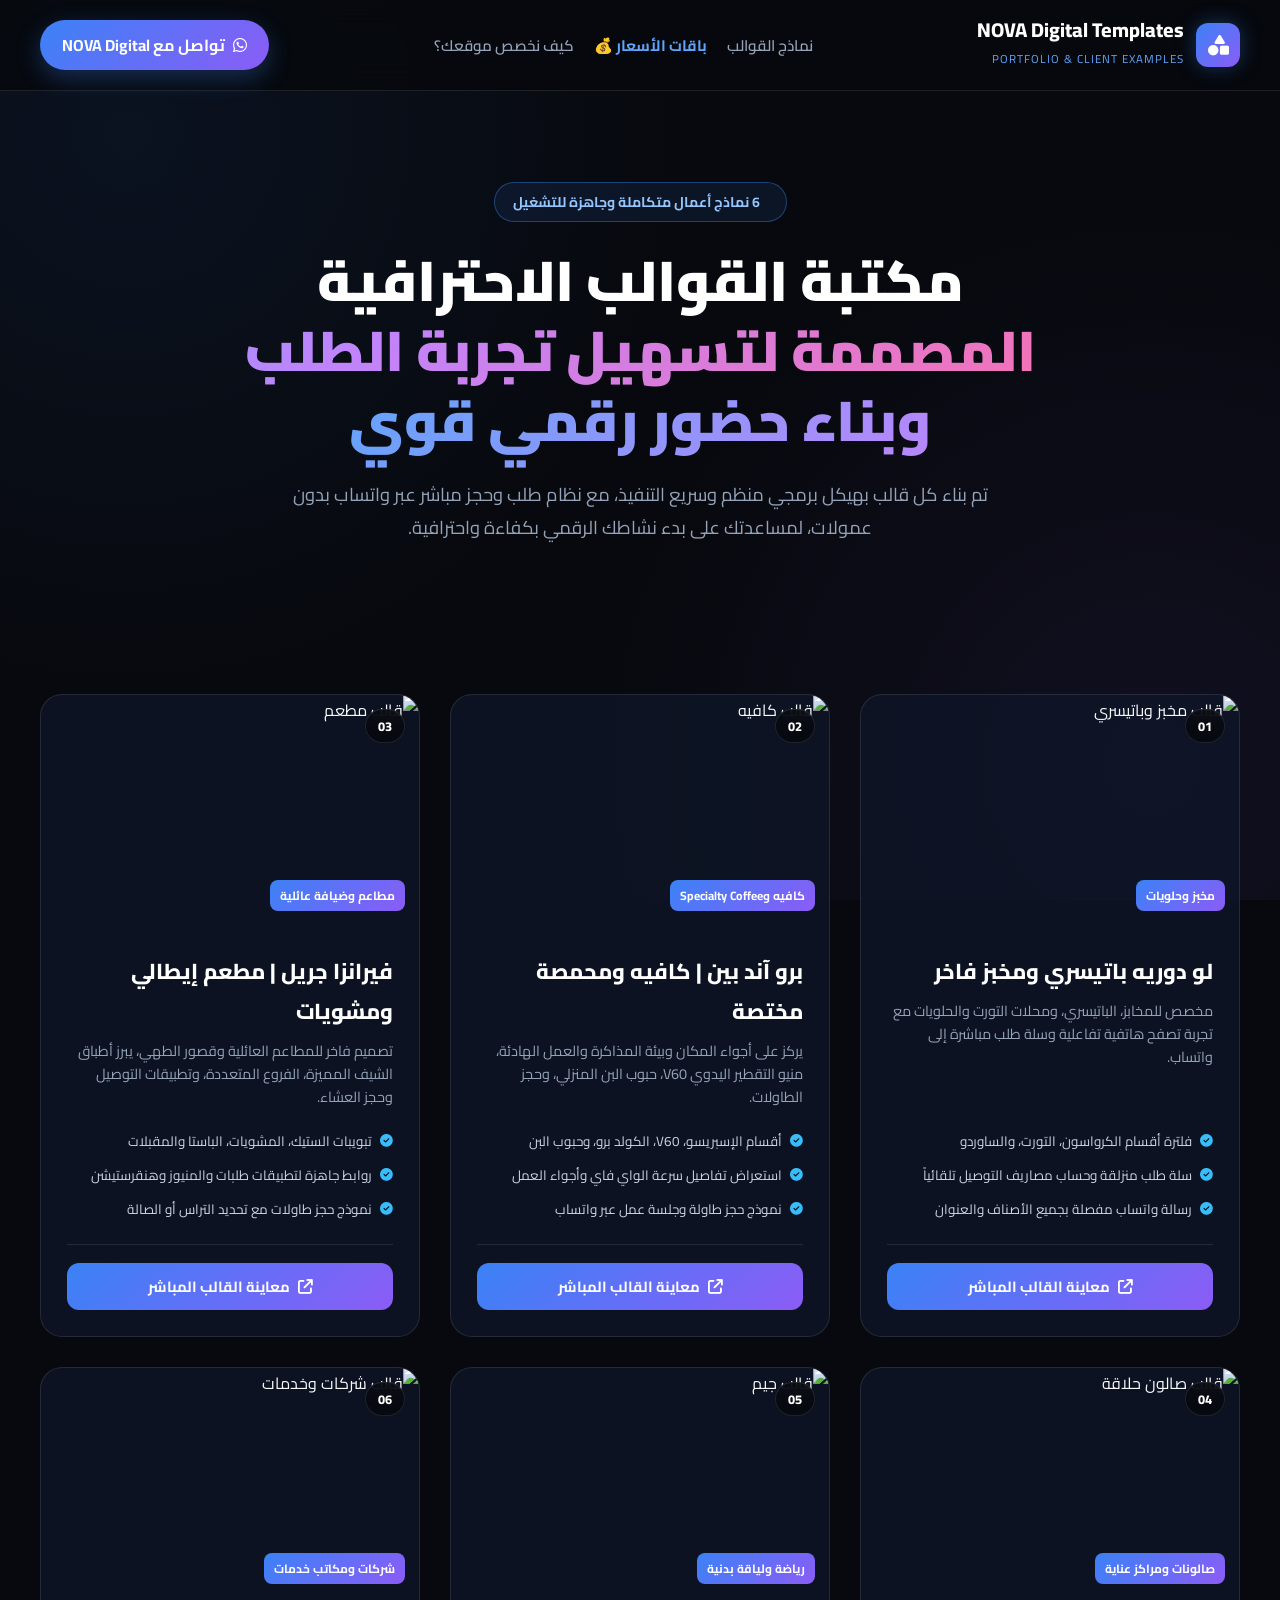
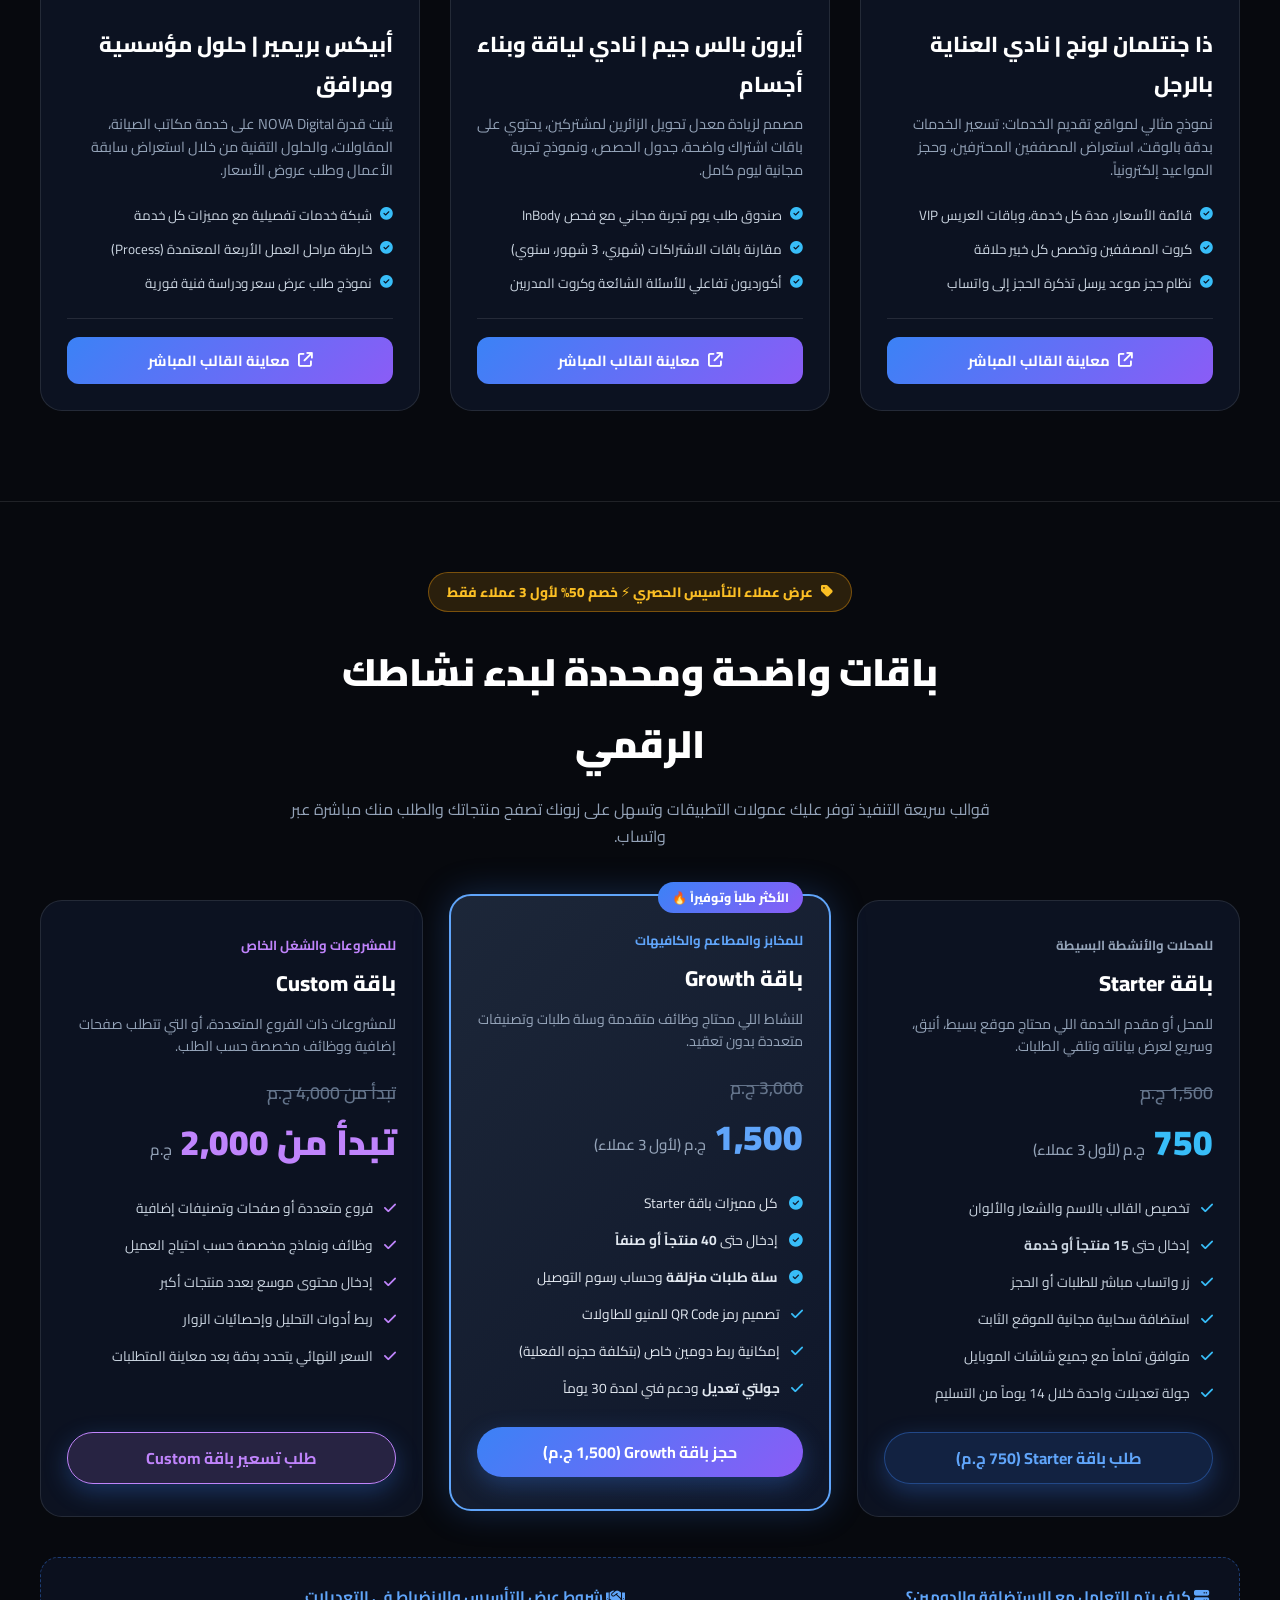
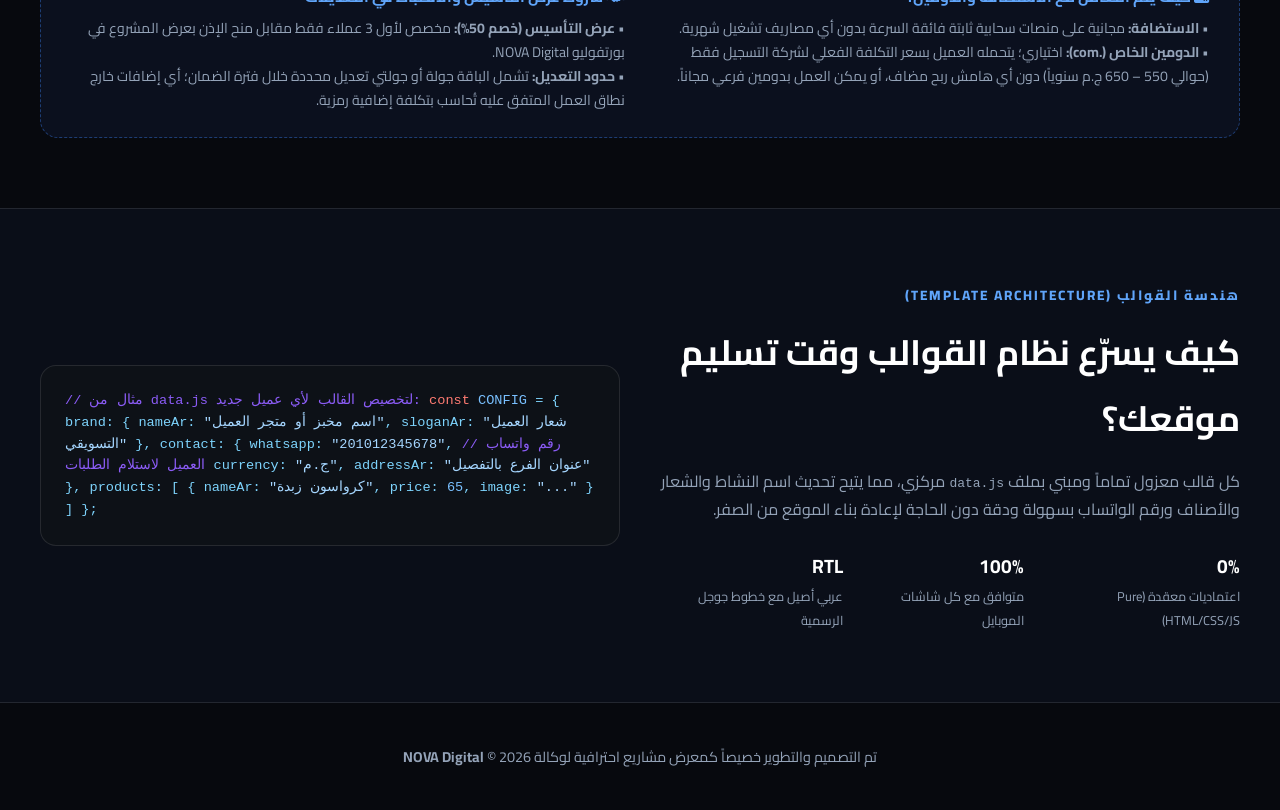
==== commit 7bf7d539: "fix: calibrate starter pricing with 50% founding discount, tone down claims, and ground domain/hosti" ====
--- a/index.html
+++ b/index.html
@@ -199,10 +199,10 @@
       </div>
       <h2>
         مكتبة القوالب الاحترافية <br>
-        <span>المصممة لتحويل زوارك إلى عملاء فعليين</span>
+        <span>المصممة لتسهيل تجربة الطلب وبناء حضور رقمي قوي</span>
       </h2>
       <p>
-        تم بناء كل قالب بهوية بصرية فاخرة، نظام طلب وحجز ذكي عبر واتساب بدون عمولات، وكود نظيف جداً وقابل للتخصيص لأي عميل جديد خلال 5 دقائق فقط!
+        تم بناء كل قالب بهيكل برمجي منظم وسريع التنفيذ، مع نظام طلب وحجز مباشر عبر واتساب بدون عمولات، لمساعدتك على بدء نشاطك الرقمي بكفاءة واحترافية.
       </p>
     </div>
   </section>
@@ -357,108 +357,118 @@
   <!-- قسم باقات وأسعار المواقع (Pricing Packages) -->
   <section class="pricing-sec-hub" id="pricing" style="padding: 70px 0; border-top: 1px solid var(--border-subtle);">
     <div class="container">
-      <div style="text-align: center; max-width: 700px; margin: 0 auto 50px;">
-        <span style="color: #60a5fa; font-weight: 800; font-size: 0.85rem; letter-spacing: 2px;">باقات وأسعار التنفيذ</span>
-        <h2 style="font-size: 2.5rem; color: #fff; margin: 10px 0 16px; font-weight: 900;">اختر الباقة الأنسب لحجم نشاطك التجاري</h2>
-        <p style="color: var(--text-muted); font-size: 1.05rem; line-height: 1.7;">
-          أسعار واضحة وشفافة بدون أي مصاريف خفية، مع إمكانية الترقية أو إضافة وظائف مخصصة في أي وقت.
+      <div style="text-align: center; max-width: 720px; margin: 0 auto 50px;">
+        <div style="display: inline-flex; align-items: center; gap: 8px; background: rgba(245, 158, 11, 0.15); border: 1px solid rgba(245, 158, 11, 0.4); color: #fbbf24; padding: 6px 18px; border-radius: 999px; font-size: 0.85rem; font-weight: 800; margin-bottom: 16px;">
+          <i class="fa-solid fa-tag"></i> عرض عملاء التأسيس الحصري ⚡ خصم 50% لأول 3 عملاء فقط
+        </div>
+        <h2 style="font-size: 2.4rem; color: #fff; margin: 8px 0 16px; font-weight: 900;">باقات واضحة ومحددة لبدء نشاطك الرقمي</h2>
+        <p style="color: var(--text-muted); font-size: 1rem; line-height: 1.7;">
+          قوالب سريعة التنفيذ توفر عليك عمولات التطبيقات وتسهل على زبونك تصفح منتجاتك والطلب منك مباشرة عبر واتساب.
         </p>
       </div>
 
       <div style="display: grid; grid-template-columns: repeat(3, 1fr); gap: 26px; margin-bottom: 40px;" class="packages-grid">
 
-        <!-- باقة 1: الانطلاق -->
-        <div style="background: var(--bg-card); border: 1px solid var(--border-subtle); border-radius: var(--radius-lg); padding: 35px 28px; display: flex; flex-direction: column;">
-          <span style="color: #94a3b8; font-size: 0.85rem; font-weight: 700; text-transform: uppercase;">البداية السريعة</span>
-          <h3 style="font-size: 1.4rem; color: #fff; margin: 6px 0 12px; font-weight: 800;">باقة الانطلاق (Starter)</h3>
-          <p style="font-size: 0.88rem; color: var(--text-muted); line-height: 1.6; margin-bottom: 20px;">
-            مثالية للمحلات الناشئة، صالونات الحلاقة، وعربات القهوة الراغبة في تواجد إلكتروني أنيق بتكلفة اقتصادية.
+        <!-- باقة 1: Starter -->
+        <div style="background: var(--bg-card); border: 1px solid var(--border-subtle); border-radius: var(--radius-lg); padding: 32px 26px; display: flex; flex-direction: column;">
+          <span style="color: #94a3b8; font-size: 0.82rem; font-weight: 700; text-transform: uppercase;">للمحلات والأنشطة البسيطة</span>
+          <h3 style="font-size: 1.35rem; color: #fff; margin: 6px 0 10px; font-weight: 800;">باقة Starter</h3>
+          <p style="font-size: 0.88rem; color: var(--text-muted); line-height: 1.6; margin-bottom: 18px;">
+            للمحل أو مقدم الخدمة اللي محتاج موقع بسيط، أنيق، وسريع لعرض بياناته وتلقي الطلبات.
           </p>
-          <div style="font-size: 2.3rem; font-weight: 900; color: #fff; margin-bottom: 22px;">
-            3,000 <span style="font-size: 1rem; color: var(--text-muted); font-weight: 500;">ج.م / مرة واحدة</span>
-          </div>
-          <ul style="list-style: none; display: flex; flex-direction: column; gap: 12px; margin-bottom: 30px; font-size: 0.88rem; color: #cbd5e1; flex-grow: 1;">
-            <li><i class="fa-solid fa-check" style="color: #38bdf8; margin-left: 8px;"></i> تخصيص القالب بالكامل بشعار وألوان نشاطك</li>
-            <li><i class="fa-solid fa-check" style="color: #38bdf8; margin-left: 8px;"></i> إدخال حتى 15 صنف أو خدمة بالأسعار والصور</li>
-            <li><i class="fa-solid fa-check" style="color: #38bdf8; margin-left: 8px;"></i> زر طلب أو حجز مباشر عبر WhatsApp</li>
-            <li><i class="fa-solid fa-check" style="color: #38bdf8; margin-left: 8px;"></i> استضافة سحابية سريعة ومجانية مدى الحياة</li>
-            <li><i class="fa-solid fa-check" style="color: #38bdf8; margin-left: 8px;"></i> شهادة أمان وتشفير SSL مجانية</li>
-            <li><i class="fa-solid fa-check" style="color: #38bdf8; margin-left: 8px;"></i> ضمان ودعم فني مجاني لمدة 30 يوماً</li>
+          <div style="margin-bottom: 20px;">
+            <div style="text-decoration: line-through; color: #64748b; font-size: 1.1rem; font-weight: 600;">1,500 ج.م</div>
+            <div style="font-size: 2.2rem; font-weight: 900; color: #38bdf8;">
+              750 <span style="font-size: 0.95rem; color: var(--text-muted); font-weight: 500;">ج.م (لأول 3 عملاء)</span>
+            </div>
+          </div>
+          <ul style="list-style: none; display: flex; flex-direction: column; gap: 11px; margin-bottom: 26px; font-size: 0.86rem; color: #cbd5e1; flex-grow: 1;">
+            <li><i class="fa-solid fa-check" style="color: #38bdf8; margin-left: 8px;"></i> تخصيص القالب بالاسم والشعار والألوان</li>
+            <li><i class="fa-solid fa-check" style="color: #38bdf8; margin-left: 8px;"></i> إدخال حتى <strong>15 منتجاً أو خدمة</strong></li>
+            <li><i class="fa-solid fa-check" style="color: #38bdf8; margin-left: 8px;"></i> زر واتساب مباشر للطلبات أو الحجز</li>
+            <li><i class="fa-solid fa-check" style="color: #38bdf8; margin-left: 8px;"></i> استضافة سحابية مجانية للموقع الثابت</li>
+            <li><i class="fa-solid fa-check" style="color: #38bdf8; margin-left: 8px;"></i> متوافق تماماً مع جميع شاشات الموبايل</li>
+            <li><i class="fa-solid fa-check" style="color: #38bdf8; margin-left: 8px;"></i> جولة تعديلات واحدة خلال 14 يوماً من التسليم</li>
           </ul>
-          <a href="https://wa.me/201146945584?text=مرحباً%20أود%20طلب%20باقة%20الانطلاق%20(3000%20ج.م)" target="_blank" class="btn-main" style="width: 100%; justify-content: center; background: rgba(59,130,246,0.15); border: 1px solid var(--border-glow); color: #60a5fa;">
-            اختيار باقة الانطلاق
+          <a href="https://wa.me/201146945584?text=مرحباً%20أود%20الاستفادة%20من%20عرض%20التأسيس%20لباقة%20Starter%20(750%20ج.م)" target="_blank" class="btn-main" style="width: 100%; justify-content: center; background: rgba(59,130,246,0.15); border: 1px solid var(--border-glow); color: #60a5fa;">
+            طلب باقة Starter (750 ج.م)
           </a>
         </div>
 
-        <!-- باقة 2: النمو الذكية (الأكثر طلباً) -->
-        <div style="background: linear-gradient(135deg, rgba(30, 41, 59, 0.9), rgba(15, 23, 42, 0.95)); border: 2px solid #60a5fa; border-radius: var(--radius-lg); padding: 35px 28px; display: flex; flex-direction: column; position: relative; box-shadow: 0 0 35px rgba(59, 130, 246, 0.25); transform: translateY(-8px);">
-          <div style="position: absolute; top: -14px; right: 28px; background: var(--primary-gradient); color: #fff; font-size: 0.78rem; font-weight: 800; padding: 4px 14px; border-radius: 999px;">
+        <!-- باقة 2: Growth (الأكثر طلباً) -->
+        <div style="background: linear-gradient(135deg, rgba(30, 41, 59, 0.95), rgba(15, 23, 42, 0.95)); border: 2px solid #60a5fa; border-radius: var(--radius-lg); padding: 32px 26px; display: flex; flex-direction: column; position: relative; box-shadow: 0 0 35px rgba(59, 130, 246, 0.25); transform: translateY(-6px);">
+          <div style="position: absolute; top: -14px; right: 26px; background: var(--primary-gradient); color: #fff; font-size: 0.76rem; font-weight: 800; padding: 4px 14px; border-radius: 999px;">
             الأكثر طلباً وتوفيراً 🔥
           </div>
-          <span style="color: #60a5fa; font-size: 0.85rem; font-weight: 700; text-transform: uppercase;">الخيار الاحترافي</span>
-          <h3 style="font-size: 1.4rem; color: #fff; margin: 6px 0 12px; font-weight: 800;">باقة النمو الذكية (Growth Pro)</h3>
-          <p style="font-size: 0.88rem; color: var(--text-muted); line-height: 1.6; margin-bottom: 20px;">
-            الحل الأمثل للمخابز النشطة، المطاعم، الكافيهات، وصالات الجيم لمضاعفة المبيعات بدون عمولات.
+          <span style="color: #60a5fa; font-size: 0.82rem; font-weight: 700; text-transform: uppercase;">للمخابز والمطاعم والكافيهات</span>
+          <h3 style="font-size: 1.35rem; color: #fff; margin: 6px 0 10px; font-weight: 800;">باقة Growth</h3>
+          <p style="font-size: 0.88rem; color: var(--text-muted); line-height: 1.6; margin-bottom: 18px;">
+            للنشاط اللي محتاج وظائف متقدمة وسلة طلبات وتصنيفات متعددة بدون تعقيد.
           </p>
-          <div style="font-size: 2.3rem; font-weight: 900; color: #60a5fa; margin-bottom: 22px;">
-            6,000 <span style="font-size: 1rem; color: var(--text-muted); font-weight: 500;">ج.م / مرة واحدة</span>
-          </div>
-          <ul style="list-style: none; display: flex; flex-direction: column; gap: 12px; margin-bottom: 30px; font-size: 0.88rem; color: #e2e8f0; flex-grow: 1;">
-            <li><i class="fa-solid fa-circle-check" style="color: #38bdf8; margin-left: 8px;"></i> كل مميزات باقة الانطلاق</li>
-            <li><i class="fa-solid fa-circle-check" style="color: #38bdf8; margin-left: 8px;"></i> إدخال حتى 40 صنف مع مسببات الحساسية والأوصاف</li>
-            <li><i class="fa-solid fa-circle-check" style="color: #38bdf8; margin-left: 8px;"></i> <strong>سلة مشتريات ذكية (Smart Cart)</strong> مع حساب التوصيل</li>
-            <li><i class="fa-solid fa-circle-check" style="color: #38bdf8; margin-left: 8px;"></i> <strong>دومين رسمي .com مجاناً للسنة الأولى</strong></li>
-            <li><i class="fa-solid fa-circle-check" style="color: #38bdf8; margin-left: 8px;"></i> سيرفر سحابي سريع ومؤمن مجاناً للسنة الأولى</li>
-            <li><i class="fa-solid fa-circle-check" style="color: #38bdf8; margin-left: 8px;"></i> تصميم رمز QR Code احترافي للمنيو للطاولات</li>
-            <li><i class="fa-solid fa-circle-check" style="color: #38bdf8; margin-left: 8px;"></i> <strong>3 أشهر صيانة وتحديثات مجانية</strong></li>
+          <div style="margin-bottom: 20px;">
+            <div style="text-decoration: line-through; color: #64748b; font-size: 1.1rem; font-weight: 600;">3,000 ج.م</div>
+            <div style="font-size: 2.2rem; font-weight: 900; color: #60a5fa;">
+              1,500 <span style="font-size: 0.95rem; color: var(--text-muted); font-weight: 500;">ج.م (لأول 3 عملاء)</span>
+            </div>
+          </div>
+          <ul style="list-style: none; display: flex; flex-direction: column; gap: 11px; margin-bottom: 26px; font-size: 0.86rem; color: #e2e8f0; flex-grow: 1;">
+            <li><i class="fa-solid fa-circle-check" style="color: #38bdf8; margin-left: 8px;"></i> كل مميزات باقة Starter</li>
+            <li><i class="fa-solid fa-circle-check" style="color: #38bdf8; margin-left: 8px;"></i> إدخال حتى <strong>40 منتجاً أو صنفاً</strong></li>
+            <li><i class="fa-solid fa-circle-check" style="color: #38bdf8; margin-left: 8px;"></i> <strong>سلة طلبات منزلقة</strong> وحساب رسوم التوصيل</li>
+            <li><i class="fa-solid fa-check" style="color: #38bdf8; margin-left: 8px;"></i> تصميم رمز QR Code للمنيو للطاولات</li>
+            <li><i class="fa-solid fa-check" style="color: #38bdf8; margin-left: 8px;"></i> إمكانية ربط دومين خاص (بتكلفة حجزه الفعلية)</li>
+            <li><i class="fa-solid fa-check" style="color: #38bdf8; margin-left: 8px;"></i> <strong>جولتي تعديل</strong> ودعم فني لمدة 30 يوماً</li>
           </ul>
-          <a href="https://wa.me/201146945584?text=مرحباً%20أود%20طلب%20باقة%20النمو%20الذكية%20(6000%20ج.م)" target="_blank" class="btn-main" style="width: 100%; justify-content: center;">
-            حجز باقة النمو الذكية الآن
+          <a href="https://wa.me/201146945584?text=مرحباً%20أود%20الاستفادة%20من%20عرض%20التأسيس%20لباقة%20Growth%20(1500%20ج.م)" target="_blank" class="btn-main" style="width: 100%; justify-content: center;">
+            حجز باقة Growth (1,500 ج.م)
           </a>
         </div>
 
-        <!-- باقة 3: كبار الشخصيات والشركات -->
-        <div style="background: var(--bg-card); border: 1px solid var(--border-subtle); border-radius: var(--radius-lg); padding: 35px 28px; display: flex; flex-direction: column;">
-          <span style="color: #c084fc; font-size: 0.85rem; font-weight: 700; text-transform: uppercase;">المؤسسات والفروع</span>
-          <h3 style="font-size: 1.4rem; color: #fff; margin: 6px 0 12px; font-weight: 800;">باقة المؤسسات (VIP Enterprise)</h3>
-          <p style="font-size: 0.88rem; color: var(--text-muted); line-height: 1.6; margin-bottom: 20px;">
-            للشركات الكبرى، سلاسل الفروع المتعددة، ومكاتب الخدمات التي تحتاج منصة استشارية وتسويقية متقدمة.
+        <!-- باقة 3: Custom -->
+        <div style="background: var(--bg-card); border: 1px solid var(--border-subtle); border-radius: var(--radius-lg); padding: 32px 26px; display: flex; flex-direction: column;">
+          <span style="color: #c084fc; font-size: 0.82rem; font-weight: 700; text-transform: uppercase;">للمشروعات والشغل الخاص</span>
+          <h3 style="font-size: 1.35rem; color: #fff; margin: 6px 0 10px; font-weight: 800;">باقة Custom</h3>
+          <p style="font-size: 0.88rem; color: var(--text-muted); line-height: 1.6; margin-bottom: 18px;">
+            للمشروعات ذات الفروع المتعددة، أو التي تتطلب صفحات إضافية ووظائف مخصصة حسب الطلب.
           </p>
-          <div style="font-size: 2.3rem; font-weight: 900; color: #c084fc; margin-bottom: 22px;">
-            10,500 <span style="font-size: 1rem; color: var(--text-muted); font-weight: 500;">ج.م / مرة واحدة</span>
-          </div>
-          <ul style="list-style: none; display: flex; flex-direction: column; gap: 12px; margin-bottom: 30px; font-size: 0.88rem; color: #cbd5e1; flex-grow: 1;">
-            <li><i class="fa-solid fa-check" style="color: #c084fc; margin-left: 8px;"></i> كل مميزات باقة النمو</li>
-            <li><i class="fa-solid fa-check" style="color: #c084fc; margin-left: 8px;"></i> دعم الفروع المتعددة (Multi-Branch Locations)</li>
-            <li><i class="fa-solid fa-check" style="color: #c084fc; margin-left: 8px;"></i> عدد منتجات غير محدود (إدخال أولي حتى 100 صنف)</li>
-            <li><i class="fa-solid fa-check" style="color: #c084fc; margin-left: 8px;"></i> نموذج طلب عروض أسعار ودراسات فنية (RFP Leads)</li>
-            <li><i class="fa-solid fa-check" style="color: #c084fc; margin-left: 8px;"></i> حتى 3 إيميلات رسمية باسم الشركة (@company.com)</li>
-            <li><i class="fa-solid fa-check" style="color: #c084fc; margin-left: 8px;"></i> ربط Google Analytics و Pixel لمتابعة الإعلانات</li>
-            <li><i class="fa-solid fa-check" style="color: #c084fc; margin-left: 8px;"></i> <strong>6 أشهر صيانة ودعم فني مخصص</strong></li>
+          <div style="margin-bottom: 20px;">
+            <div style="text-decoration: line-through; color: #64748b; font-size: 1.1rem; font-weight: 600;">تبدأ من 4,000 ج.م</div>
+            <div style="font-size: 2.2rem; font-weight: 900; color: #c084fc;">
+              تبدأ من 2,000 <span style="font-size: 0.95rem; color: var(--text-muted); font-weight: 500;">ج.م</span>
+            </div>
+          </div>
+          <ul style="list-style: none; display: flex; flex-direction: column; gap: 11px; margin-bottom: 26px; font-size: 0.86rem; color: #cbd5e1; flex-grow: 1;">
+            <li><i class="fa-solid fa-check" style="color: #c084fc; margin-left: 8px;"></i> فروع متعددة أو صفحات وتصنيفات إضافية</li>
+            <li><i class="fa-solid fa-check" style="color: #c084fc; margin-left: 8px;"></i> وظائف ونماذج مخصصة حسب احتياج العميل</li>
+            <li><i class="fa-solid fa-check" style="color: #c084fc; margin-left: 8px;"></i> إدخال محتوى موسع بعدد منتجات أكبر</li>
+            <li><i class="fa-solid fa-check" style="color: #c084fc; margin-left: 8px;"></i> ربط أدوات التحليل وإحصائيات الزوار</li>
+            <li><i class="fa-solid fa-check" style="color: #c084fc; margin-left: 8px;"></i> السعر النهائي يتحدد بدقة بعد معاينة المتطلبات</li>
           </ul>
-          <a href="https://wa.me/201146945584?text=مرحباً%20أود%20طلب%20باقة%20المؤسسات%20VIP%20(10500%20ج.م)" target="_blank" class="btn-main" style="width: 100%; justify-content: center; background: rgba(192,132,252,0.15); border: 1px solid #c084fc; color: #c084fc;">
-            طلب استشارة باقة VIP
+          <a href="https://wa.me/201146945584?text=مرحباً%20أود%20مناقشة%20مشروع%20خاص%20ضمن%20عرض%20التأسيس%20(باقة%20Custom)" target="_blank" class="btn-main" style="width: 100%; justify-content: center; background: rgba(192,132,252,0.15); border: 1px solid #c084fc; color: #c084fc;">
+            طلب تسعير باقة Custom
           </a>
         </div>
 
       </div>
 
-      <!-- توضيح شفاف للاستضافة والصيانة -->
-      <div style="background: rgba(15, 23, 42, 0.6); border: 1px dashed var(--border-glow); border-radius: 18px; padding: 24px 30px; display: grid; grid-template-columns: 1fr 1fr; gap: 30px; font-size: 0.9rem;">
+      <!-- توضيح شفاف للاستضافة والدومين والصيانة -->
+      <div style="background: rgba(15, 23, 42, 0.6); border: 1px dashed var(--border-glow); border-radius: 18px; padding: 24px 30px; display: grid; grid-template-columns: 1fr 1fr; gap: 30px; font-size: 0.88rem;">
         <div>
-          <strong style="color: #60a5fa; font-size: 1rem; display: block; margin-bottom: 6px;">
-            <i class="fa-solid fa-server"></i> ماذا عن الاستضافة واسم النطاق (الدومين)؟
+          <strong style="color: #60a5fa; font-size: 0.95rem; display: block; margin-bottom: 6px;">
+            <i class="fa-solid fa-server"></i> كيف يتم التعامل مع الاستضافة والدومين؟
           </strong>
           <p style="color: var(--text-muted); line-height: 1.7;">
-            في باقات النمو و VIP، الدومين الرسمي <code>.com</code> والاستضافة السحابية <strong>مشمولان مجاناً بنسبة 100% للسنة الأولى بالكامل</strong>. ابتداءً من السنة الثانية، يتم التجديد بسعر رمزي (1,200 ج.م سنوياً) لتغطية تكاليف الخادم وتأمين الموقع.
+            • <strong>الاستضافة:</strong> مجانية على منصات سحابية ثابتة فائقة السرعة بدون أي مصاريف تشغيل شهرية.<br>
+            • <strong>الدومين الخاص (.com):</strong> اختياري؛ يتحمله العميل بسعر التكلفة الفعلي لشركة التسجيل فقط (حوالي 550 – 650 ج.م سنوياً) دون أي هامش ربح مضاف، أو يمكن العمل بدومين فرعي مجاناً.
           </p>
         </div>
         <div>
-          <strong style="color: #60a5fa; font-size: 1rem; display: block; margin-bottom: 6px;">
-            <i class="fa-solid fa-wrench"></i> ماذا عن الصيانة والتحديثات الدورية؟
+          <strong style="color: #60a5fa; font-size: 0.95rem; display: block; margin-bottom: 6px;">
+            <i class="fa-solid fa-handshake"></i> شروط عرض التأسيس والانضباط في التعديلات
           </strong>
           <p style="color: var(--text-muted); line-height: 1.7;">
-            تحصل على فترة دعم وصيانة مجانية (من 30 يوماً حتى 6 شهور حسب باقتك). بعد ذلك يمكنك التعديل عند الطلب بتكلفة بسيطة (150 ج.م للتعديل)، أو الاشتراك في باقة الصيانة الشهرية المستمرة (350 ج.م شهرياً) لتعديل أسعارك ومنتجاتك وقتما تشاء.
+            • <strong>عرض التأسيس (خصم 50%):</strong> مخصص لأول 3 عملاء فقط مقابل منح الإذن بعرض المشروع في بورتفوليو NOVA Digital.<br>
+            • <strong>حدود التعديل:</strong> تشمل الباقة جولة أو جولتي تعديل محددة خلال فترة الضمان؛ أي إضافات خارج نطاق العمل المتفق عليه تُحاسب بتكلفة إضافية رمزية.
           </p>
         </div>
       </div>
@@ -470,9 +480,9 @@
     <div class="container arch-grid">
       <div>
         <span style="color: #60a5fa; font-weight: 800; font-size: 0.85rem; letter-spacing: 2px;">هندسة القوالب (TEMPLATE ARCHITECTURE)</span>
-        <h2 style="font-size: 2.2rem; color: #fff; margin: 10px 0 16px;">كيف تخصص أي قالب لعميلك الجديد في 5 دقائق؟</h2>
+        <h2 style="font-size: 2.2rem; color: #fff; margin: 10px 0 16px;">كيف يسرّع نظام القوالب وقت تسليم موقعك؟</h2>
         <p style="color: var(--text-muted); line-height: 1.8; margin-bottom: 24px;">
-          كل قالب معزول تماماً ومبني بملف <code>data.js</code> مركزي. لا تحتاج لإعادة كتابة الأكواد في كل مشروع؛ فقط عدّل اسم العميل، رقم الواتساب، الشعار، وأصناف المنيو أو الخدمات وسيقوم التطبيق بتحديث كل النصوص والأزرار تلقائياً!
+          كل قالب معزول تماماً ومبني بملف <code>data.js</code> مركزي، مما يتيح تحديث اسم النشاط والشعار والأصناف ورقم الواتساب بسهولة ودقة دون الحاجة لإعادة بناء الموقع من الصفر.
         </p>
         <div style="display: flex; gap: 20px;">
           <div><strong style="color: #fff; font-size: 1.2rem;">0%</strong><p style="color: var(--text-muted); font-size: 0.8rem;">اعتماديات معقدة (Pure HTML/CSS/JS)</p></div>
